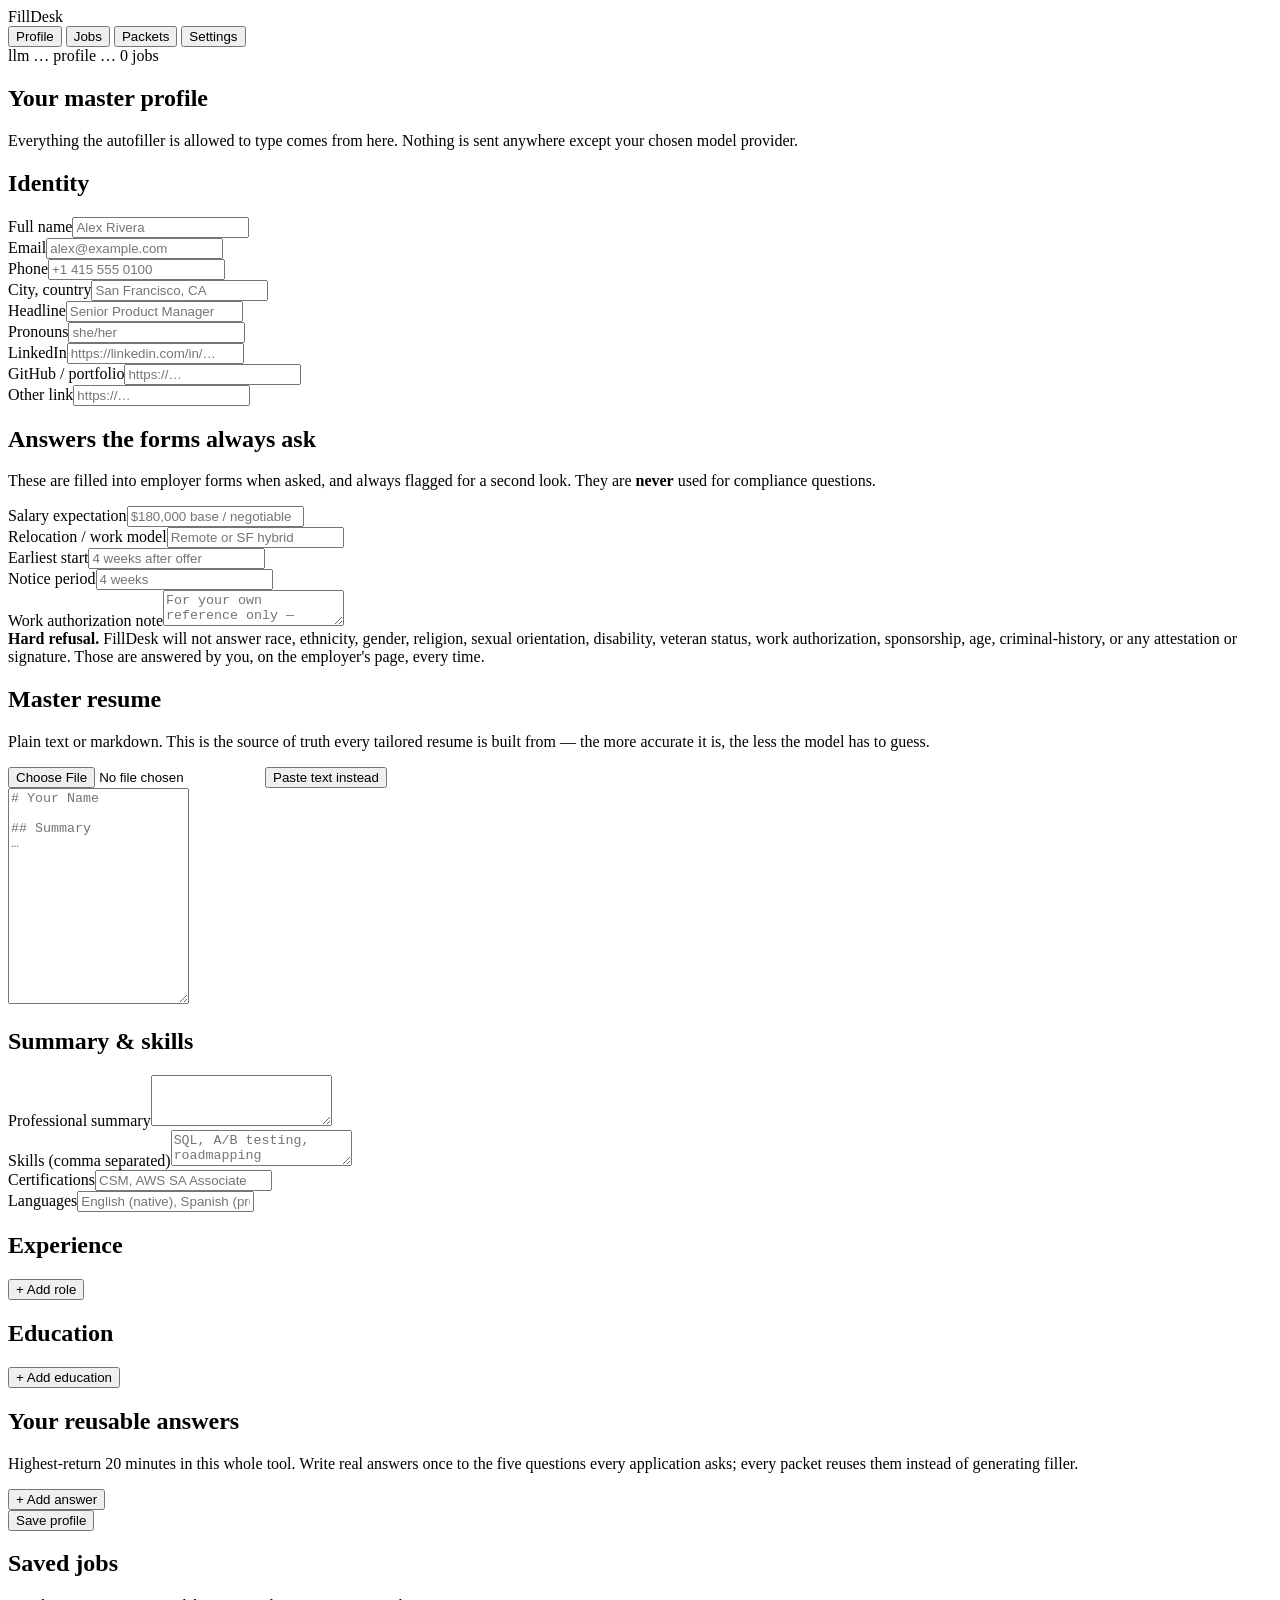
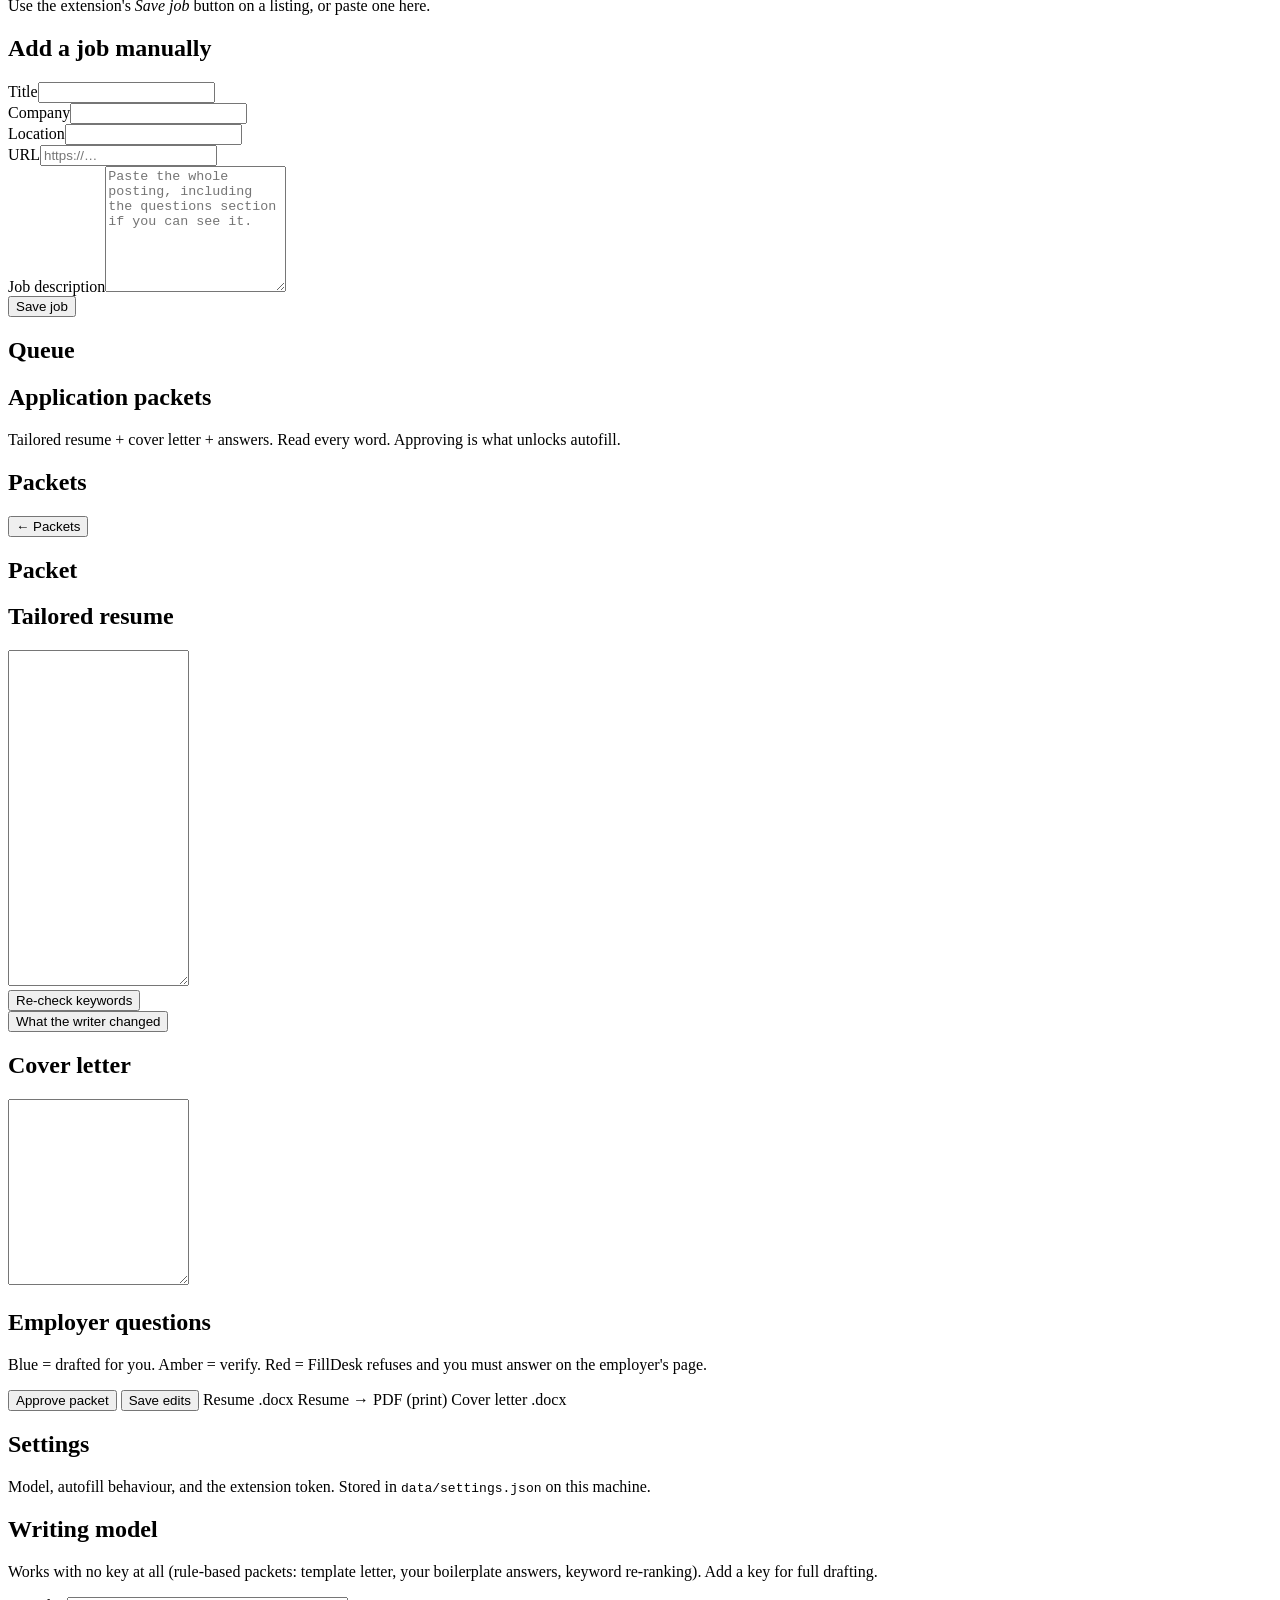
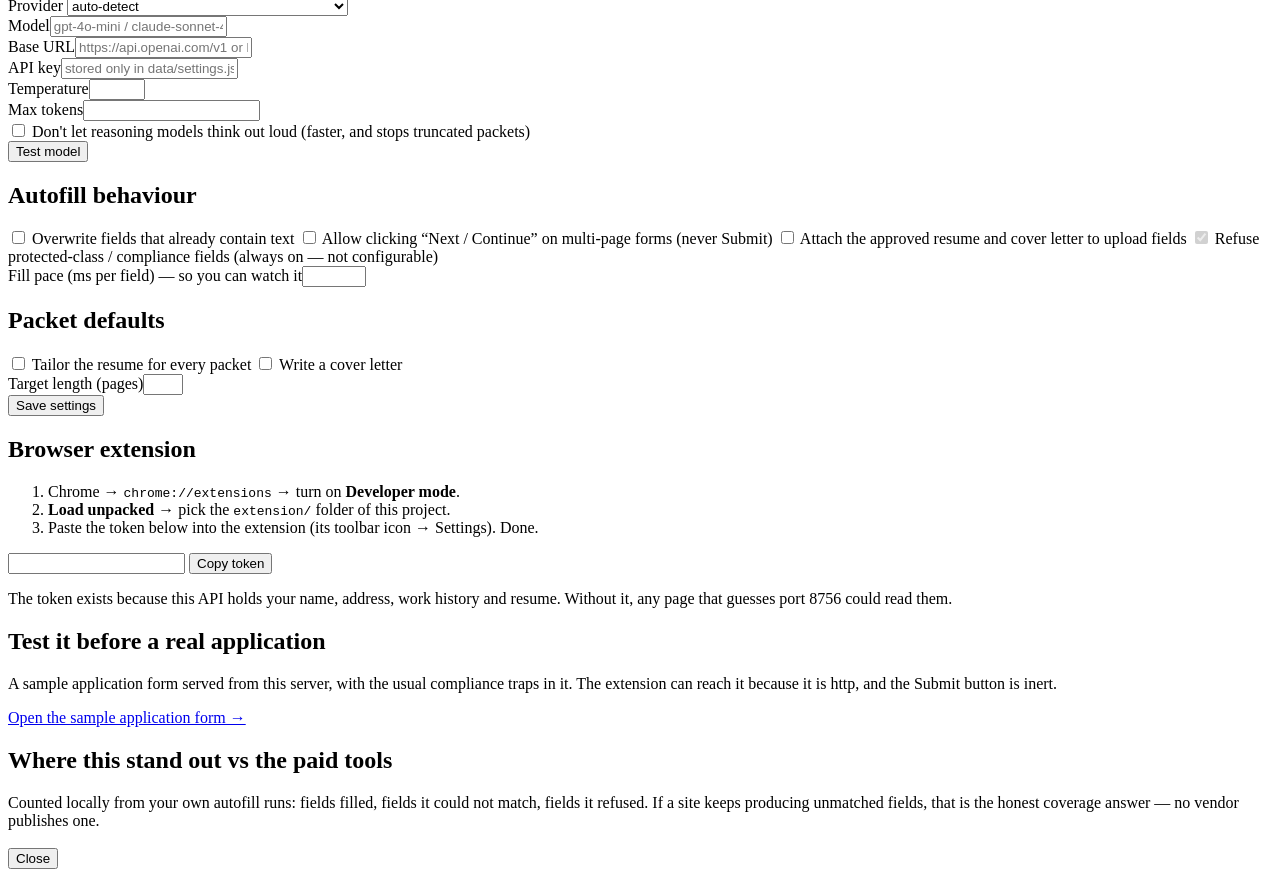
==== web/index.html @ ff4d3671 "FillDesk 0.1.0 — local, review-first job application filler Keep one accurate profile. Build a tailo" ====
<!doctype html>
<html lang="en">
<head>
<meta charset="utf-8">
<meta name="viewport" content="width=device-width, initial-scale=1">
<title>FillDesk — job application filler</title>
<link rel="stylesheet" href="/styles.css">
</head>
<body>
<header class="topbar">
  <div class="brand">FillDesk<span class="dot"></span></div>
  <nav class="tabs">
    <button data-tab="profile" class="tab active">Profile</button>
    <button data-tab="jobs" class="tab">Jobs</button>
    <button data-tab="packets" class="tab">Packets</button>
    <button data-tab="settings" class="tab">Settings</button>
  </nav>
  <div class="status" id="status">
    <span class="pill" id="pill-llm" title="Configured model">llm …</span>
    <span class="pill" id="pill-profile" title="Profile completeness">profile …</span>
    <span class="pill" id="pill-counts" title="Saved jobs and packets">0 jobs</span>
  </div>
</header>

<main>
  <div id="toast" class="toast hidden"></div>

  <!-- ===================================================== PROFILE -->
  <section id="tab-profile" class="panel active">
    <div class="panel-head">
      <h1>Your master profile</h1>
      <p>Everything the autofiller is allowed to type comes from here. Nothing is sent anywhere except your chosen model provider.</p>
    </div>

    <div id="p-warnings" class="callout warn hidden"></div>

    <div class="grid two">
      <div class="card">
        <h2>Identity</h2>
        <div class="row"><label>Full name</label><input id="p-name" placeholder="Alex Rivera"></div>
        <div class="row"><label>Email</label><input id="p-email" type="email" placeholder="alex@example.com"></div>
        <div class="row"><label>Phone</label><input id="p-phone" placeholder="+1 415 555 0100"></div>
        <div class="row"><label>City, country</label><input id="p-location" placeholder="San Francisco, CA"></div>
        <div class="row"><label>Headline</label><input id="p-headline" placeholder="Senior Product Manager"></div>
        <div class="row"><label>Pronouns</label><input id="p-pronouns" placeholder="she/her"></div>
        <div class="row"><label>LinkedIn</label><input id="p-linkedin" placeholder="https://linkedin.com/in/…"></div>
        <div class="row"><label>GitHub / portfolio</label><input id="p-github" placeholder="https://…"></div>
        <div class="row"><label>Other link</label><input id="p-other" placeholder="https://…"></div>
      </div>

      <div class="card">
        <h2>Answers the forms always ask</h2>
        <p class="muted">These are filled into employer forms when asked, and always flagged for a second look. They are <strong>never</strong> used for compliance questions.</p>
        <div class="row"><label>Salary expectation</label><input id="p-salary" placeholder="$180,000 base / negotiable"></div>
        <div class="row"><label>Relocation / work model</label><input id="p-relocation" placeholder="Remote or SF hybrid"></div>
        <div class="row"><label>Earliest start</label><input id="p-start" placeholder="4 weeks after offer"></div>
        <div class="row"><label>Notice period</label><input id="p-notice" placeholder="4 weeks"></div>
        <div class="row"><label>Work authorization note</label><textarea id="p-workauth" rows="2" placeholder="For your own reference only — FillDesk never answers citizenship, sponsorship, or EEO questions."></textarea></div>
        <div class="notice">
          <strong>Hard refusal.</strong> FillDesk will not answer race, ethnicity, gender, religion, sexual orientation,
          disability, veteran status, work authorization, sponsorship, age, criminal-history, or any attestation or
          signature. Those are answered by you, on the employer's page, every time.
        </div>
      </div>
    </div>

    <div class="card">
      <h2>Master resume</h2>
      <p class="muted">Plain text or markdown. This is the source of truth every tailored resume is built from — the more accurate it is, the less the model has to guess.</p>
      <div class="row filepick">
        <input type="file" id="p-file" accept=".pdf,.docx,.txt,.md,.rtf">
        <button class="ghost" id="p-paste-toggle">Paste text instead</button>
        <span id="p-file-status" class="muted"></span>
      </div>
      <textarea id="p-resume" rows="14" placeholder="# Your Name&#10;&#10;## Summary&#10;…"></textarea>
    </div>

    <div class="card">
      <h2>Summary &amp; skills</h2>
      <div class="row"><label>Professional summary</label><textarea id="p-summary" rows="3"></textarea></div>
      <div class="row"><label>Skills (comma separated)</label><textarea id="p-skills" rows="2" placeholder="SQL, A/B testing, roadmapping"></textarea></div>
      <div class="row"><label>Certifications</label><input id="p-certs" placeholder="CSM, AWS SA Associate"></div>
      <div class="row"><label>Languages</label><input id="p-languages" placeholder="English (native), Spanish (professional)"></div>
    </div>

    <div class="card">
      <h2>Experience</h2>
      <div id="p-experience"></div>
      <button class="ghost" id="p-add-exp">+ Add role</button>
    </div>

    <div class="card">
      <h2>Education</h2>
      <div id="p-education"></div>
      <button class="ghost" id="p-add-edu">+ Add education</button>
    </div>

    <div class="card">
      <h2>Your reusable answers</h2>
      <p class="muted">Highest-return 20 minutes in this whole tool. Write real answers once to the five questions every application asks; every packet reuses them instead of generating filler.</p>
      <div id="p-boilerplate"></div>
      <button class="ghost" id="p-add-boiler">+ Add answer</button>
    </div>

    <div class="savebar">
      <button class="primary" id="p-save">Save profile</button>
      <span id="p-saved" class="muted"></span>
    </div>
  </section>

  <!-- ===================================================== JOBS -->
  <section id="tab-jobs" class="panel">
    <div class="panel-head">
      <h1>Saved jobs</h1>
      <p>Use the extension's <em>Save job</em> button on a listing, or paste one here.</p>
    </div>

    <div class="card">
      <h2>Add a job manually</h2>
      <div class="grid two">
        <div class="row"><label>Title</label><input id="j-title"></div>
        <div class="row"><label>Company</label><input id="j-company"></div>
        <div class="row"><label>Location</label><input id="j-location"></div>
        <div class="row"><label>URL</label><input id="j-url" placeholder="https://…"></div>
      </div>
      <div class="row"><label>Job description</label><textarea id="j-desc" rows="8" placeholder="Paste the whole posting, including the questions section if you can see it."></textarea></div>
      <button class="primary" id="j-add">Save job</button>
    </div>

    <div class="card">
      <h2>Queue <span class="muted" id="jobs-count"></span></h2>
      <div id="jobs-list" class="list"></div>
    </div>
  </section>

  <!-- ===================================================== PACKETS -->
  <section id="tab-packets" class="panel">
    <div class="panel-head">
      <h1>Application packets</h1>
      <p>Tailored resume + cover letter + answers. Read every word. Approving is what unlocks autofill.</p>
    </div>
    <div class="card">
      <h2>Packets <span class="muted" id="packets-count"></span></h2>
      <div id="packets-list" class="list"></div>
    </div>
  </section>

  <section id="packet-detail" class="panel">
    <div class="panel-head">
      <button class="ghost" id="pd-back">← Packets</button>
      <h1 id="pd-title">Packet</h1>
      <p id="pd-sub" class="muted"></p>
    </div>
    <div id="pd-warnings"></div>

    <div class="card">
      <h2>Tailored resume <span class="badge" id="pd-fit"></span></h2>
      <div class="grid two">
        <div>
          <textarea id="pd-resume" rows="22" class="mono"></textarea>
          <div class="row inline">
            <button id="pd-refresh-ats">Re-check keywords</button>
            <span id="pd-ats" class="muted"></span>
          </div>
        </div>
        <div>
          <div class="preview" id="pd-preview"></div>
          <div class="row inline">
            <button id="pd-changes-toggle">What the writer changed</button>
          </div>
          <ul id="pd-changes" class="changes hidden"></ul>
          <div id="pd-missing" class="hidden"></div>
        </div>
      </div>
    </div>

    <div class="card">
      <h2>Cover letter <span class="badge" id="pd-words"></span></h2>
      <textarea id="pd-cover" rows="12"></textarea>
    </div>

    <div class="card">
      <h2>Employer questions</h2>
      <p class="muted">Blue = drafted for you. Amber = verify. Red = FillDesk refuses and you must answer on the employer's page.</p>
      <div id="pd-answers"></div>
    </div>

    <div class="savebar sticky">
      <button class="primary" id="pd-approve">Approve packet</button>
      <button id="pd-save">Save edits</button>
      <a id="pd-dl-docx" class="btnlike" download>Resume .docx</a>
      <a id="pd-dl-html" class="btnlike" target="_blank">Resume → PDF (print)</a>
      <a id="pd-dl-cover" class="btnlike" download>Cover letter .docx</a>
      <span id="pd-state" class="muted"></span>
    </div>
  </section>

  <!-- ===================================================== SETTINGS -->
  <section id="tab-settings" class="panel">
    <div class="panel-head">
      <h1>Settings</h1>
      <p>Model, autofill behaviour, and the extension token. Stored in <code>data/settings.json</code> on this machine.</p>
    </div>

    <div class="card">
      <h2>Writing model</h2>
      <p class="muted">Works with no key at all (rule-based packets: template letter, your boilerplate answers, keyword re-ranking). Add a key for full drafting.</p>
      <div class="grid two">
        <div class="row"><label>Provider</label>
          <select id="s-provider">
            <option value="auto">auto-detect</option>
            <option value="openai">OpenAI or any OpenAI-compatible endpoint</option>
            <option value="anthropic">Anthropic</option>
            <option value="gemini">Google Gemini</option>
            <option value="ollama">Ollama (local, no key)</option>
            <option value="none">none — rule-based only</option>
          </select>
        </div>
        <div class="row"><label>Model</label><input id="s-model" placeholder="gpt-4o-mini / claude-sonnet-4-20250514 / llama3.1"></div>
        <div class="row"><label>Base URL</label><input id="s-base" placeholder="https://api.openai.com/v1 or http://localhost:11434/v1"></div>
        <div class="row"><label>API key</label><input id="s-key" type="password" placeholder="stored only in data/settings.json"></div>
        <div class="row"><label>Temperature</label><input id="s-temp" type="number" step="0.1" min="0" max="1"></div>
        <div class="row"><label>Max tokens</label><input id="s-maxtok" type="number" step="256" min="512"></div>
        <label class="check"><input type="checkbox" id="s-nothink"> Don't let reasoning models think out loud (faster, and stops truncated packets)</label>
      </div>
      <button id="s-test">Test model</button>
      <code id="s-test-out" class="block"></code>
    </div>

    <div class="card">
      <h2>Autofill behaviour</h2>
      <label class="check"><input type="checkbox" id="s-overwrite"> Overwrite fields that already contain text</label>
      <label class="check"><input type="checkbox" id="s-nav"> Allow clicking “Next / Continue” on multi-page forms (never Submit)</label>
      <label class="check"><input type="checkbox" id="s-upload"> Attach the approved resume and cover letter to upload fields</label>
      <label class="check"><input type="checkbox" id="s-block" checked disabled> Refuse protected-class / compliance fields <span class="muted">(always on — not configurable)</span></label>
      <div class="row"><label>Fill pace (ms per field) — so you can watch it</label><input id="s-delay" type="number" step="40" min="0" max="2000"></div>
    </div>

    <div class="card">
      <h2>Packet defaults</h2>
      <label class="check"><input type="checkbox" id="s-tailor"> Tailor the resume for every packet</label>
      <label class="check"><input type="checkbox" id="s-letter"> Write a cover letter</label>
      <div class="row"><label>Target length (pages)</label><input id="s-pages" type="number" min="1" max="3" step="1"></div>
    </div>

    <div class="savebar">
      <button class="primary" id="s-save">Save settings</button>
      <span id="s-saved" class="muted"></span>
    </div>

    <div class="card">
      <h2>Browser extension</h2>
      <ol class="steps">
        <li>Chrome → <code>chrome://extensions</code> → turn on <strong>Developer mode</strong>.</li>
        <li><strong>Load unpacked</strong> → pick the <code>extension/</code> folder of this project.</li>
        <li>Paste the token below into the extension (its toolbar icon → Settings). Done.</li>
      </ol>
      <div class="row inline">
        <input id="s-token" readonly class="mono">
        <button id="s-copy">Copy token</button>
      </div>
      <p class="muted">The token exists because this API holds your name, address, work history and resume. Without it, any page that guesses port 8756 could read them.</p>
    </div>

    <div class="card">
      <h2>Test it before a real application</h2>
      <p class="muted">A sample application form served from this server, with the usual compliance traps in it. The extension can reach it because it is http, and the Submit button is inert.</p>
      <a class="btnlike" href="/preview.html" target="_blank" rel="noopener">Open the sample application form →</a>
    </div>

    <div class="card">
      <h2>Where this stand out vs the paid tools</h2>
      <div id="stats" class="stats"></div>
      <p class="muted">Counted locally from your own autofill runs: fields filled, fields it could not match, fields it refused. If a site keeps producing unmatched fields, that is the honest coverage answer — no vendor publishes one.</p>
    </div>
  </section>
</main>

<div id="modal" class="modal hidden"><div class="modal-box"><h3 id="modal-title"></h3><div id="modal-body"></div><button id="modal-close" class="primary">Close</button></div></div>

<script src="/app.js"></script>
</body>
</html>
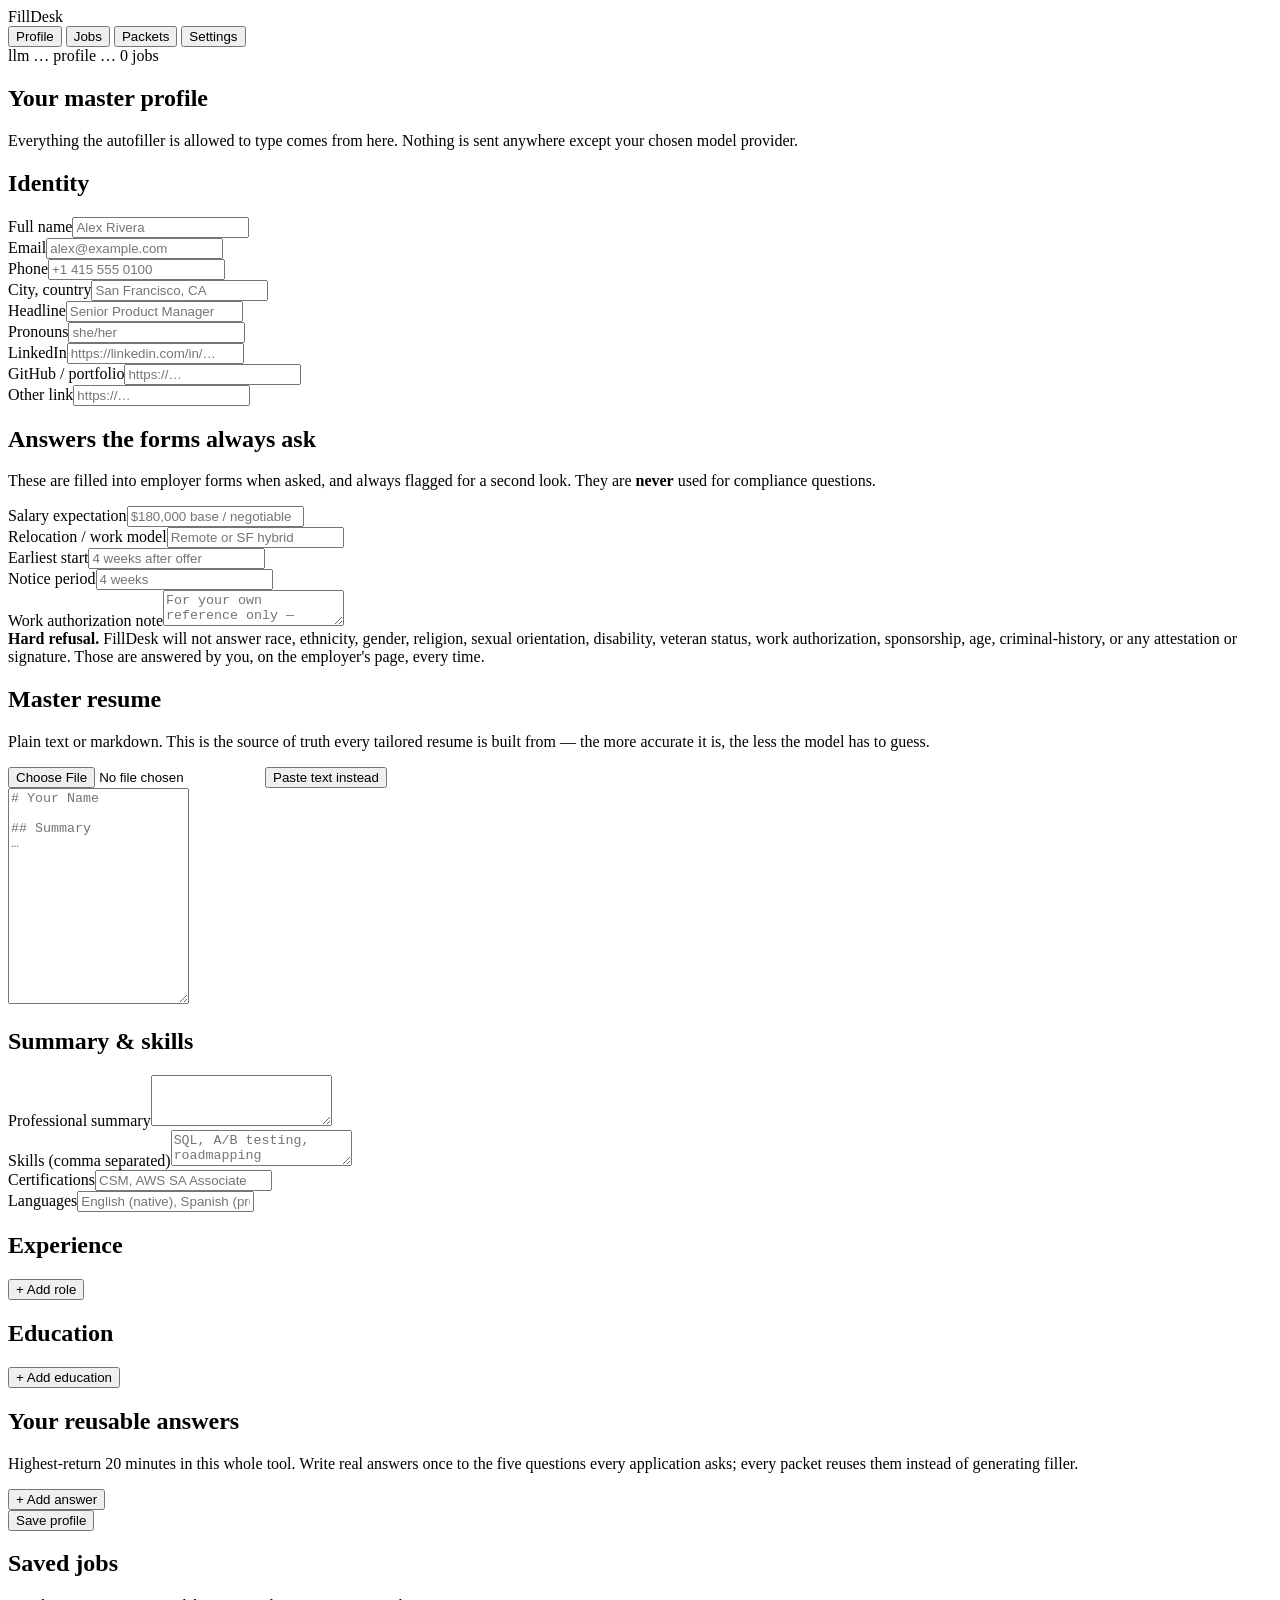
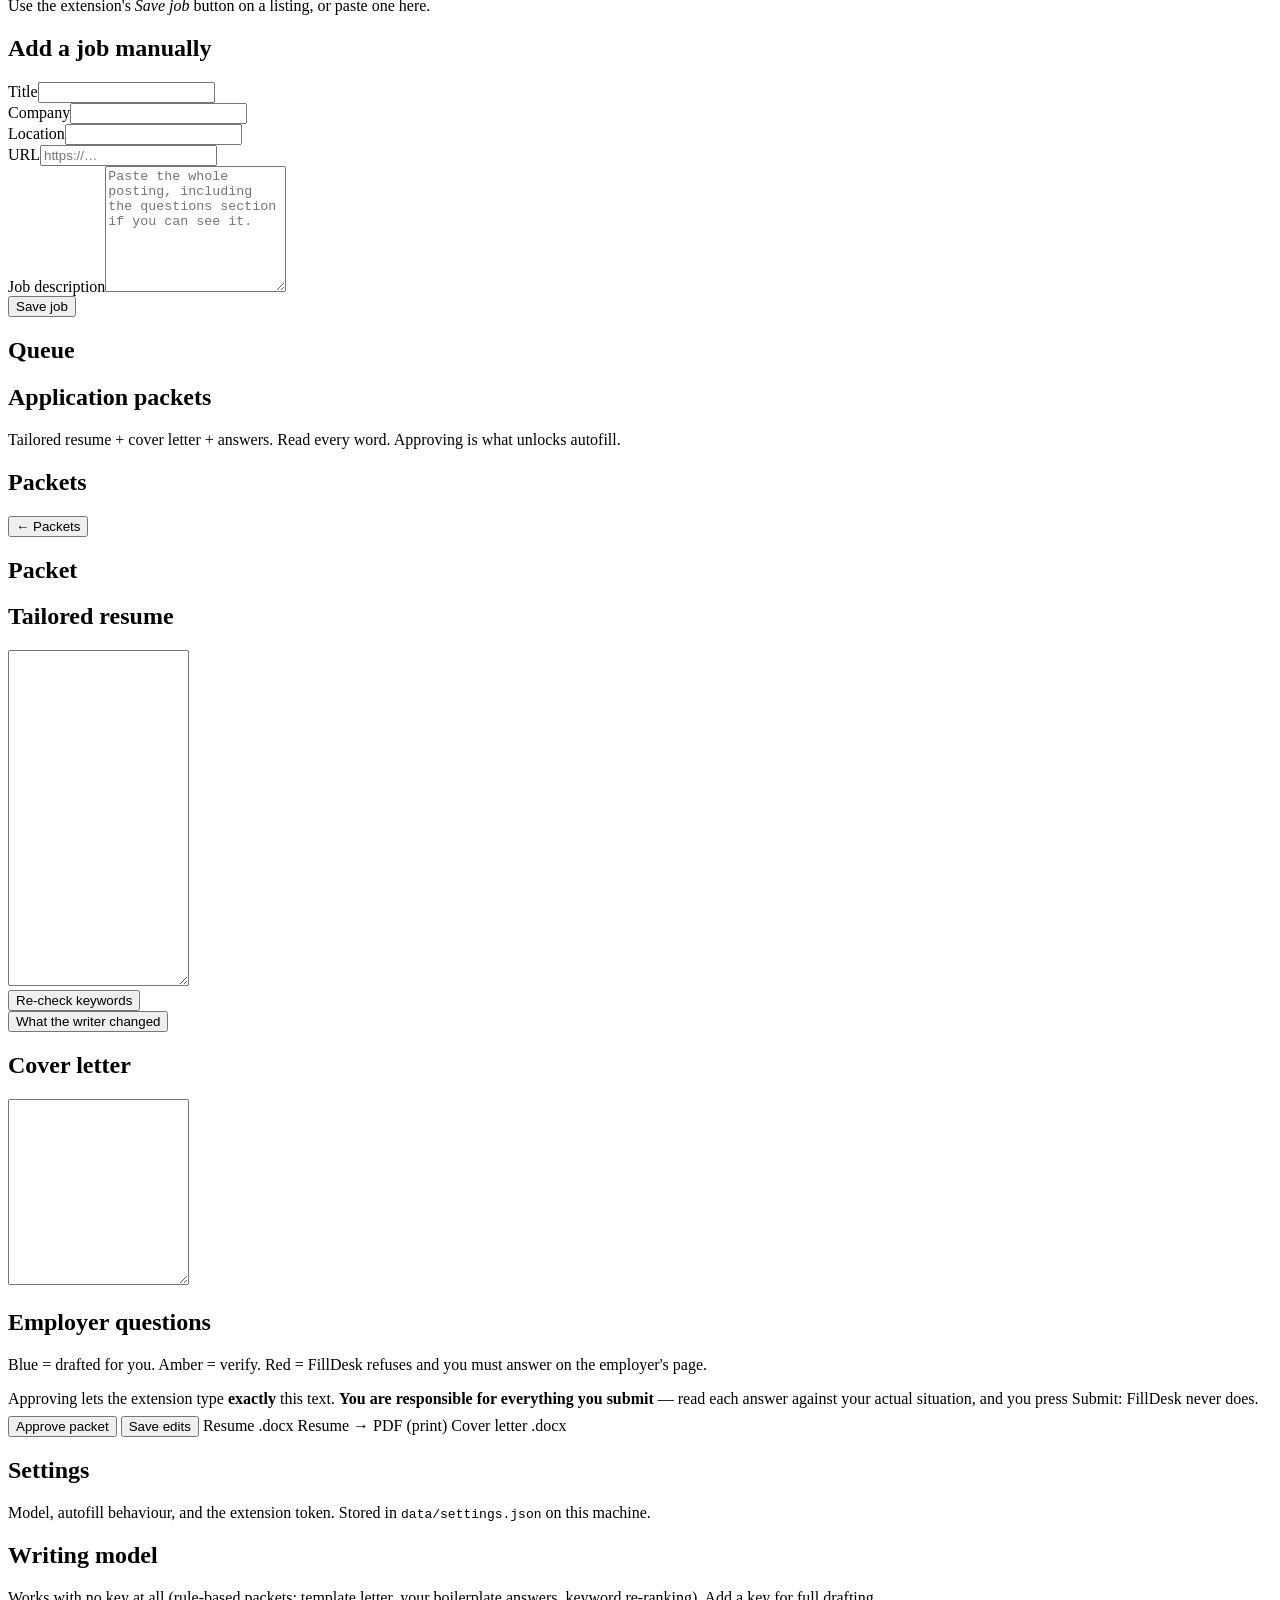
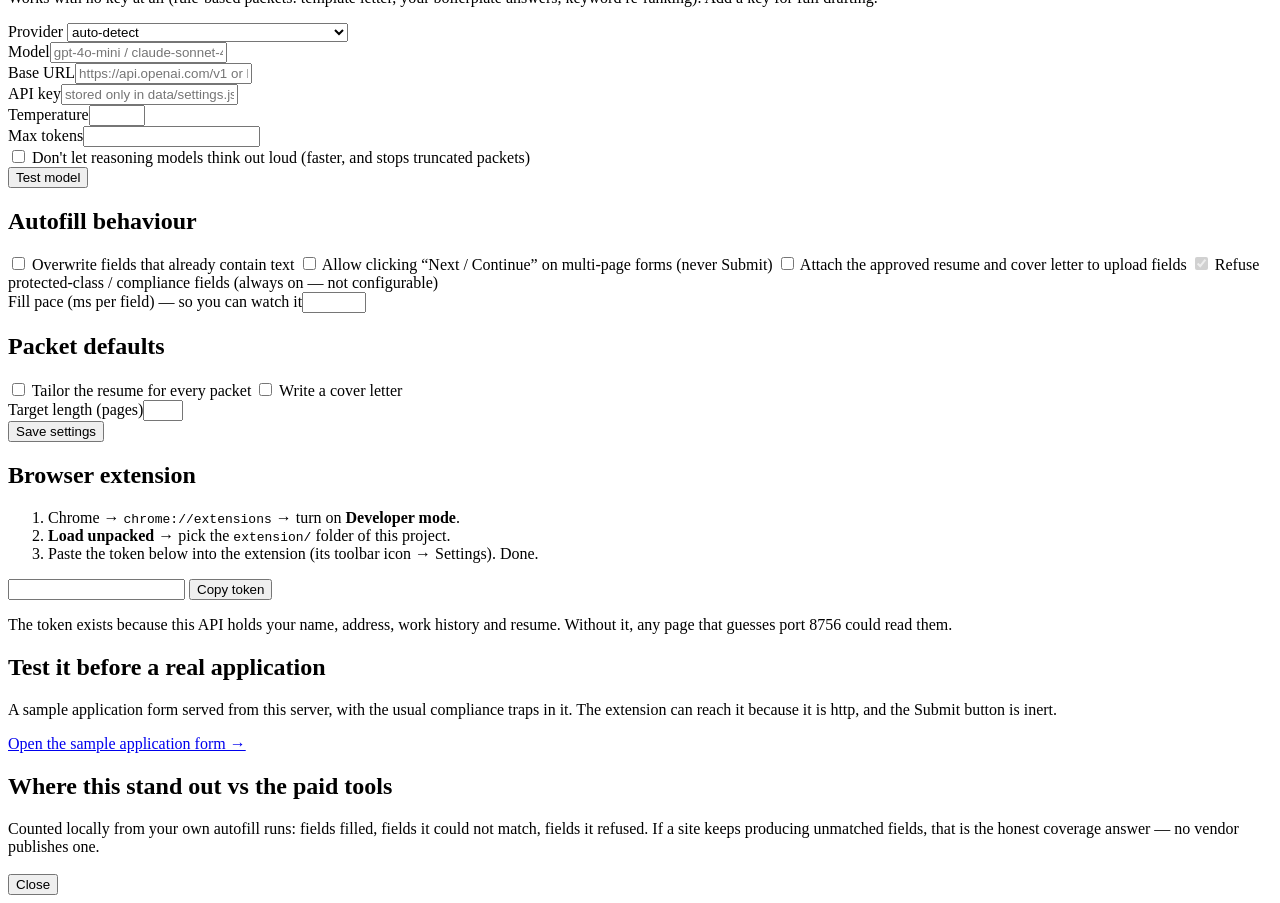
==== commit 2d11e5d0: "Add per-field review, live cover-letter drafts, and scrub compliance claims out of generated prose T" ====
--- a/web/index.html
+++ b/web/index.html
@@ -152,6 +152,7 @@
       <p id="pd-sub" class="muted"></p>
     </div>
     <div id="pd-warnings"></div>
+    <div id="pd-redactions"></div>
 
     <div class="card">
       <h2>Tailored resume <span class="badge" id="pd-fit"></span></h2>
@@ -186,6 +187,9 @@
     </div>
 
     <div class="savebar sticky">
+      <p class="muted" style="margin:0 0 8px">Approving lets the extension type <b>exactly</b> this text.
+        <b>You are responsible for everything you submit</b> — read each answer against your actual
+        situation, and you press Submit: FillDesk never does.</p>
       <button class="primary" id="pd-approve">Approve packet</button>
       <button id="pd-save">Save edits</button>
       <a id="pd-dl-docx" class="btnlike" download>Resume .docx</a>
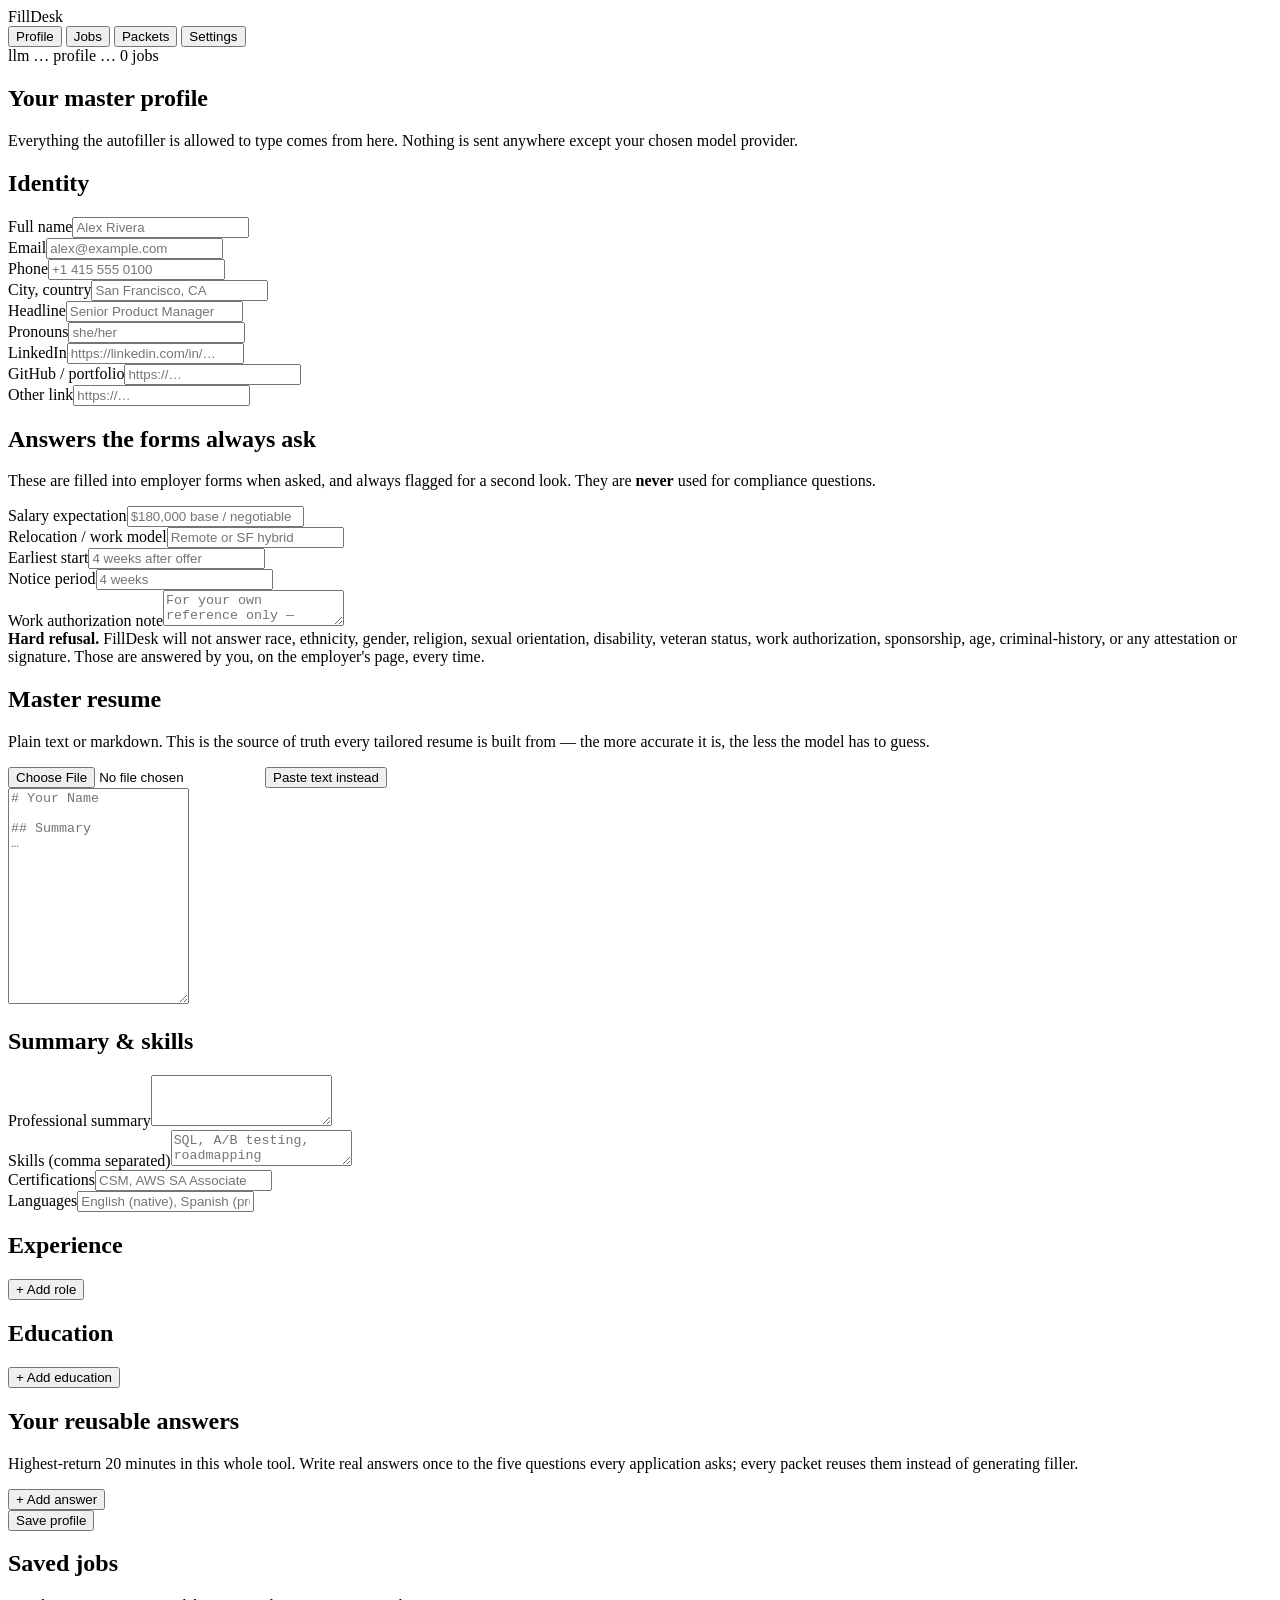
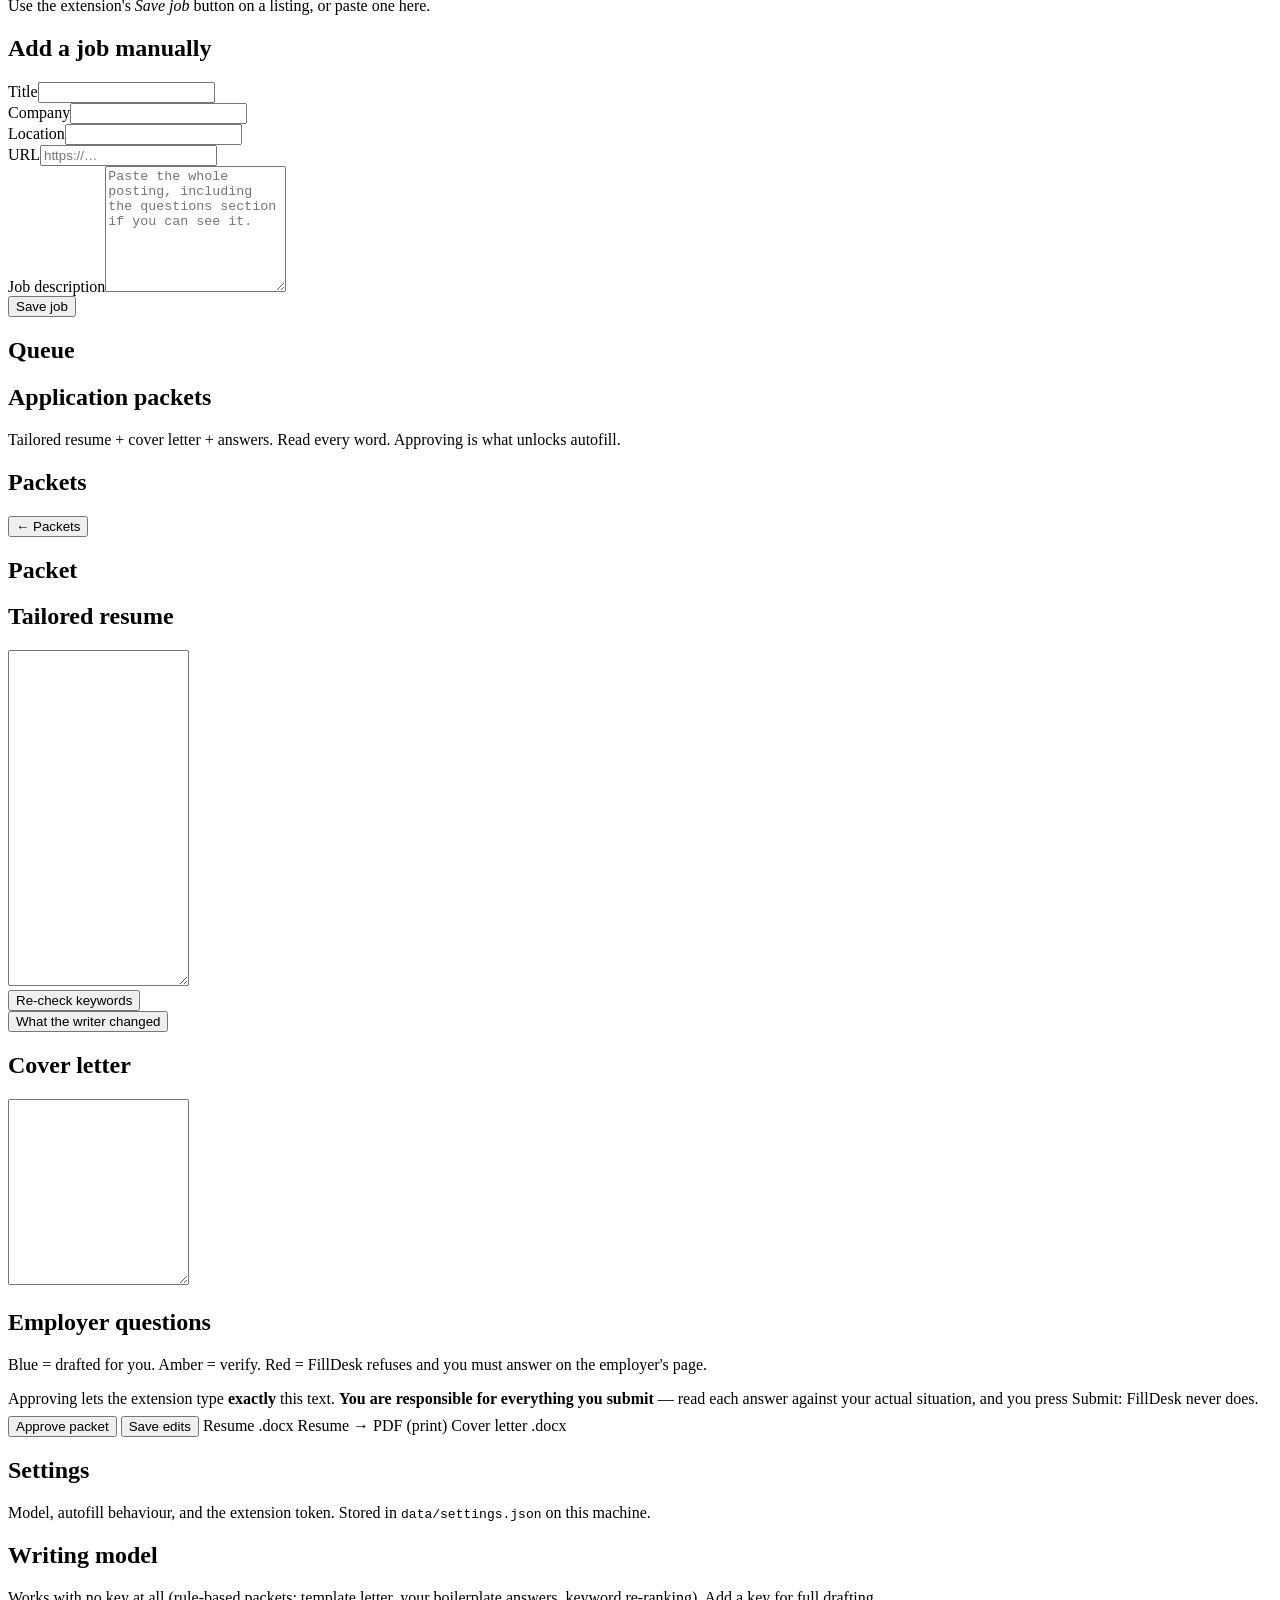
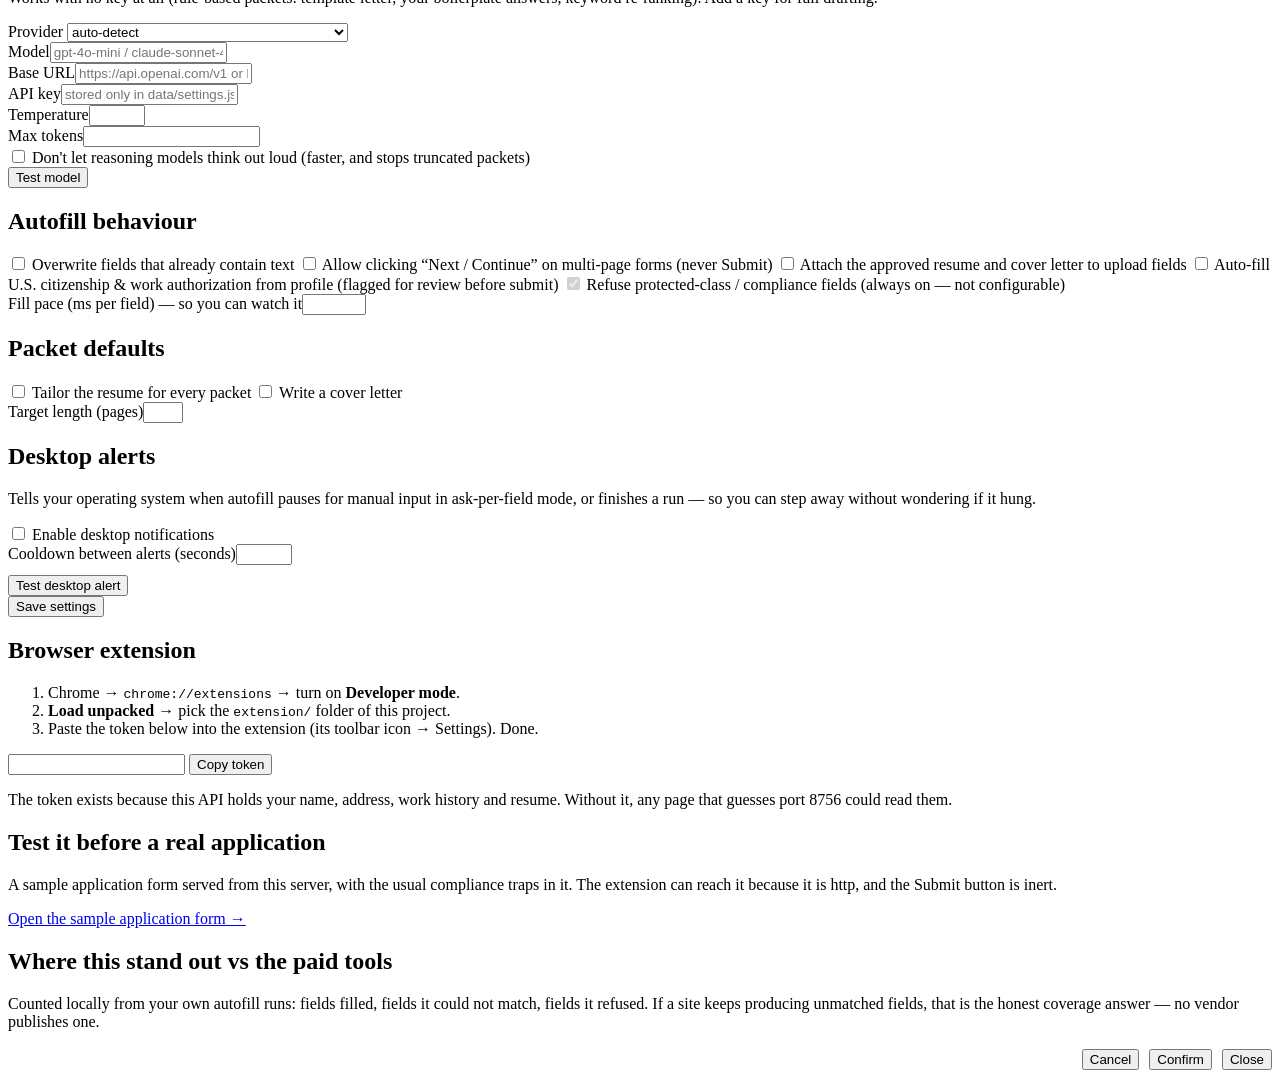
==== commit 9ad12572: "Fix overlay domain scoping, SPA navigation, work auth autofill, and draggable panel" ====
--- a/web/index.html
+++ b/web/index.html
@@ -53,7 +53,7 @@
         <p class="muted">These are filled into employer forms when asked, and always flagged for a second look. They are <strong>never</strong> used for compliance questions.</p>
         <div class="row"><label>Salary expectation</label><input id="p-salary" placeholder="$180,000 base / negotiable"></div>
         <div class="row"><label>Relocation / work model</label><input id="p-relocation" placeholder="Remote or SF hybrid"></div>
-        <div class="row"><label>Earliest start</label><input id="p-start" placeholder="4 weeks after offer"></div>
+        <div class="row"><label>Earliest start</label><input id="p-start" placeholder="4 weeks after offer" data-cal="mdy"></div>
         <div class="row"><label>Notice period</label><input id="p-notice" placeholder="4 weeks"></div>
         <div class="row"><label>Work authorization note</label><textarea id="p-workauth" rows="2" placeholder="For your own reference only — FillDesk never answers citizenship, sponsorship, or EEO questions."></textarea></div>
         <div class="notice">
@@ -153,6 +153,7 @@
     </div>
     <div id="pd-warnings"></div>
     <div id="pd-redactions"></div>
+    <div id="pd-status"></div>
 
     <div class="card">
       <h2>Tailored resume <span class="badge" id="pd-fit"></span></h2>
@@ -236,6 +237,7 @@
       <label class="check"><input type="checkbox" id="s-overwrite"> Overwrite fields that already contain text</label>
       <label class="check"><input type="checkbox" id="s-nav"> Allow clicking “Next / Continue” on multi-page forms (never Submit)</label>
       <label class="check"><input type="checkbox" id="s-upload"> Attach the approved resume and cover letter to upload fields</label>
+      <label class="check"><input type="checkbox" id="s-workauth"> Auto-fill U.S. citizenship & work authorization from profile <span class="muted">(flagged for review before submit)</span></label>
       <label class="check"><input type="checkbox" id="s-block" checked disabled> Refuse protected-class / compliance fields <span class="muted">(always on — not configurable)</span></label>
       <div class="row"><label>Fill pace (ms per field) — so you can watch it</label><input id="s-delay" type="number" step="40" min="0" max="2000"></div>
     </div>
@@ -245,6 +247,17 @@
       <label class="check"><input type="checkbox" id="s-tailor"> Tailor the resume for every packet</label>
       <label class="check"><input type="checkbox" id="s-letter"> Write a cover letter</label>
       <div class="row"><label>Target length (pages)</label><input id="s-pages" type="number" min="1" max="3" step="1"></div>
+    </div>
+
+    <div class="card">
+      <h2>Desktop alerts</h2>
+      <p class="muted">Tells your operating system when autofill pauses for manual input in ask-per-field mode, or finishes a run — so you can step away without wondering if it hung.</p>
+      <label class="check"><input type="checkbox" id="s-alerts-desktop"> Enable desktop notifications</label>
+      <div class="row"><label>Cooldown between alerts (seconds)</label><input id="s-alerts-cooldown" type="number" min="0" max="600" step="10"></div>
+      <div class="row inline" style="margin-top:10px;align-items:center">
+        <button id="s-alerts-test" type="button">Test desktop alert</button>
+        <span id="s-alerts-status" class="muted" style="font-size:12px;margin-left:8px"></span>
+      </div>
     </div>
 
     <div class="savebar">
@@ -280,8 +293,19 @@
   </section>
 </main>
 
-<div id="modal" class="modal hidden"><div class="modal-box"><h3 id="modal-title"></h3><div id="modal-body"></div><button id="modal-close" class="primary">Close</button></div></div>
-
-<script src="/app.js"></script>
+<div id="modal" class="modal hidden">
+  <div class="modal-box">
+    <h3 id="modal-title"></h3>
+    <div id="modal-body"></div>
+    <div id="modal-actions" class="row inline" style="margin-top:16px;display:flex;gap:10px;justify-content:flex-end">
+      <button id="modal-cancel" class="ghost hidden" type="button">Cancel</button>
+      <button id="modal-confirm" class="primary hidden" type="button">Confirm</button>
+      <button id="modal-close" class="primary" type="button">Close</button>
+    </div>
+  </div>
+</div>
+
+<script src="/shared/datepicker.js"></script>
+  <script src="/app.js"></script>
 </body>
 </html>
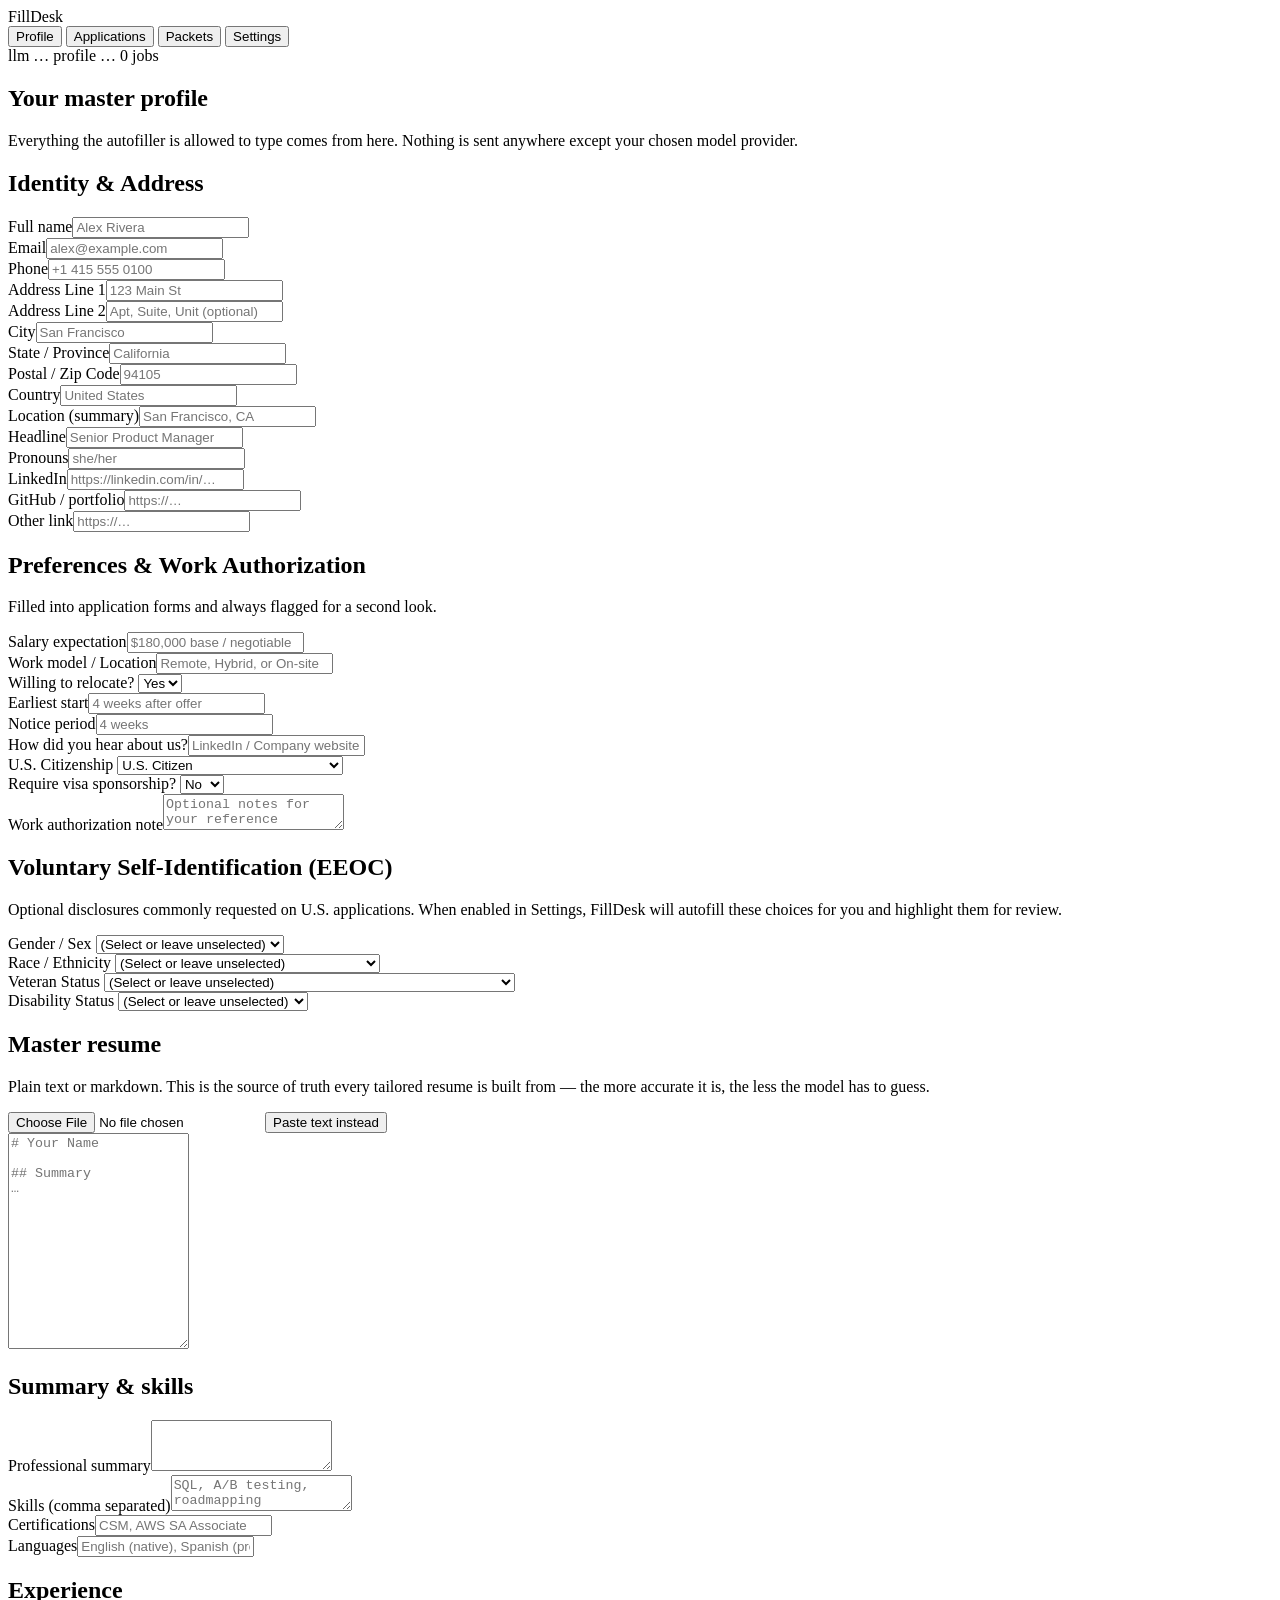
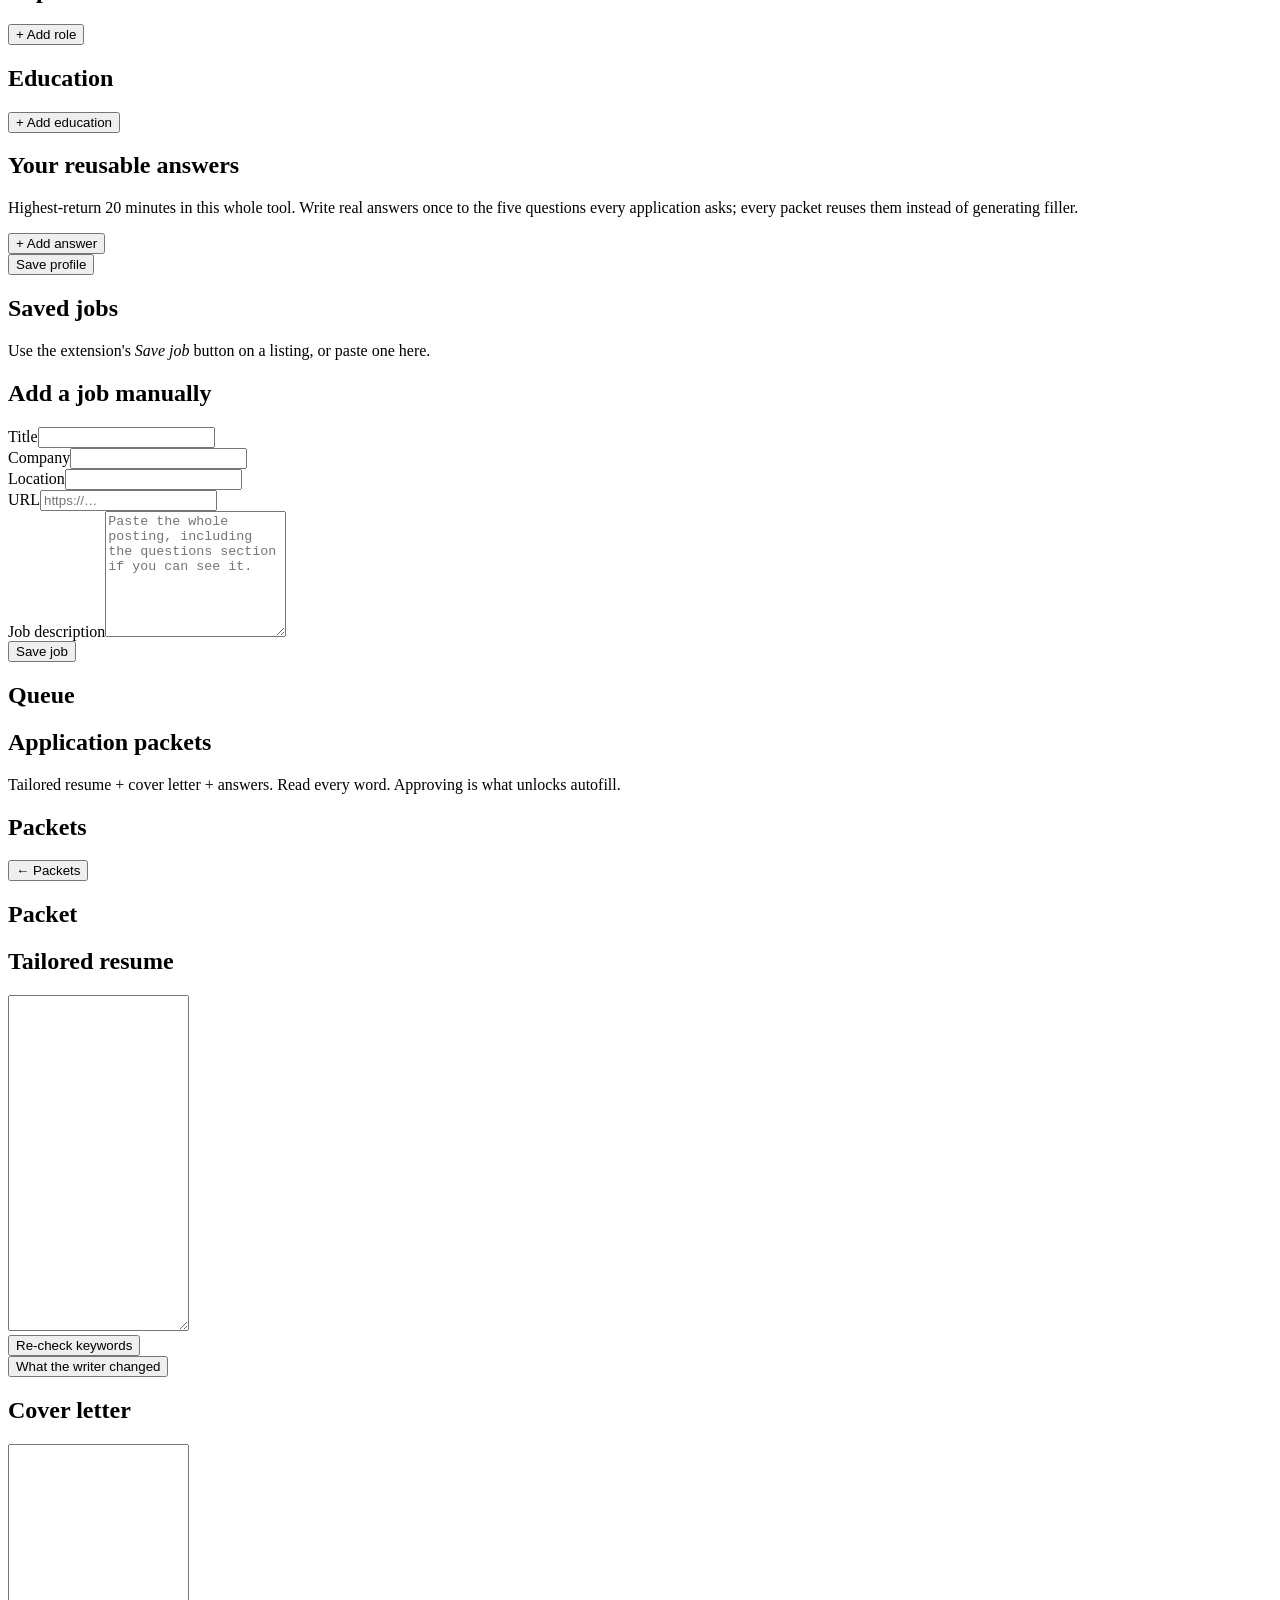
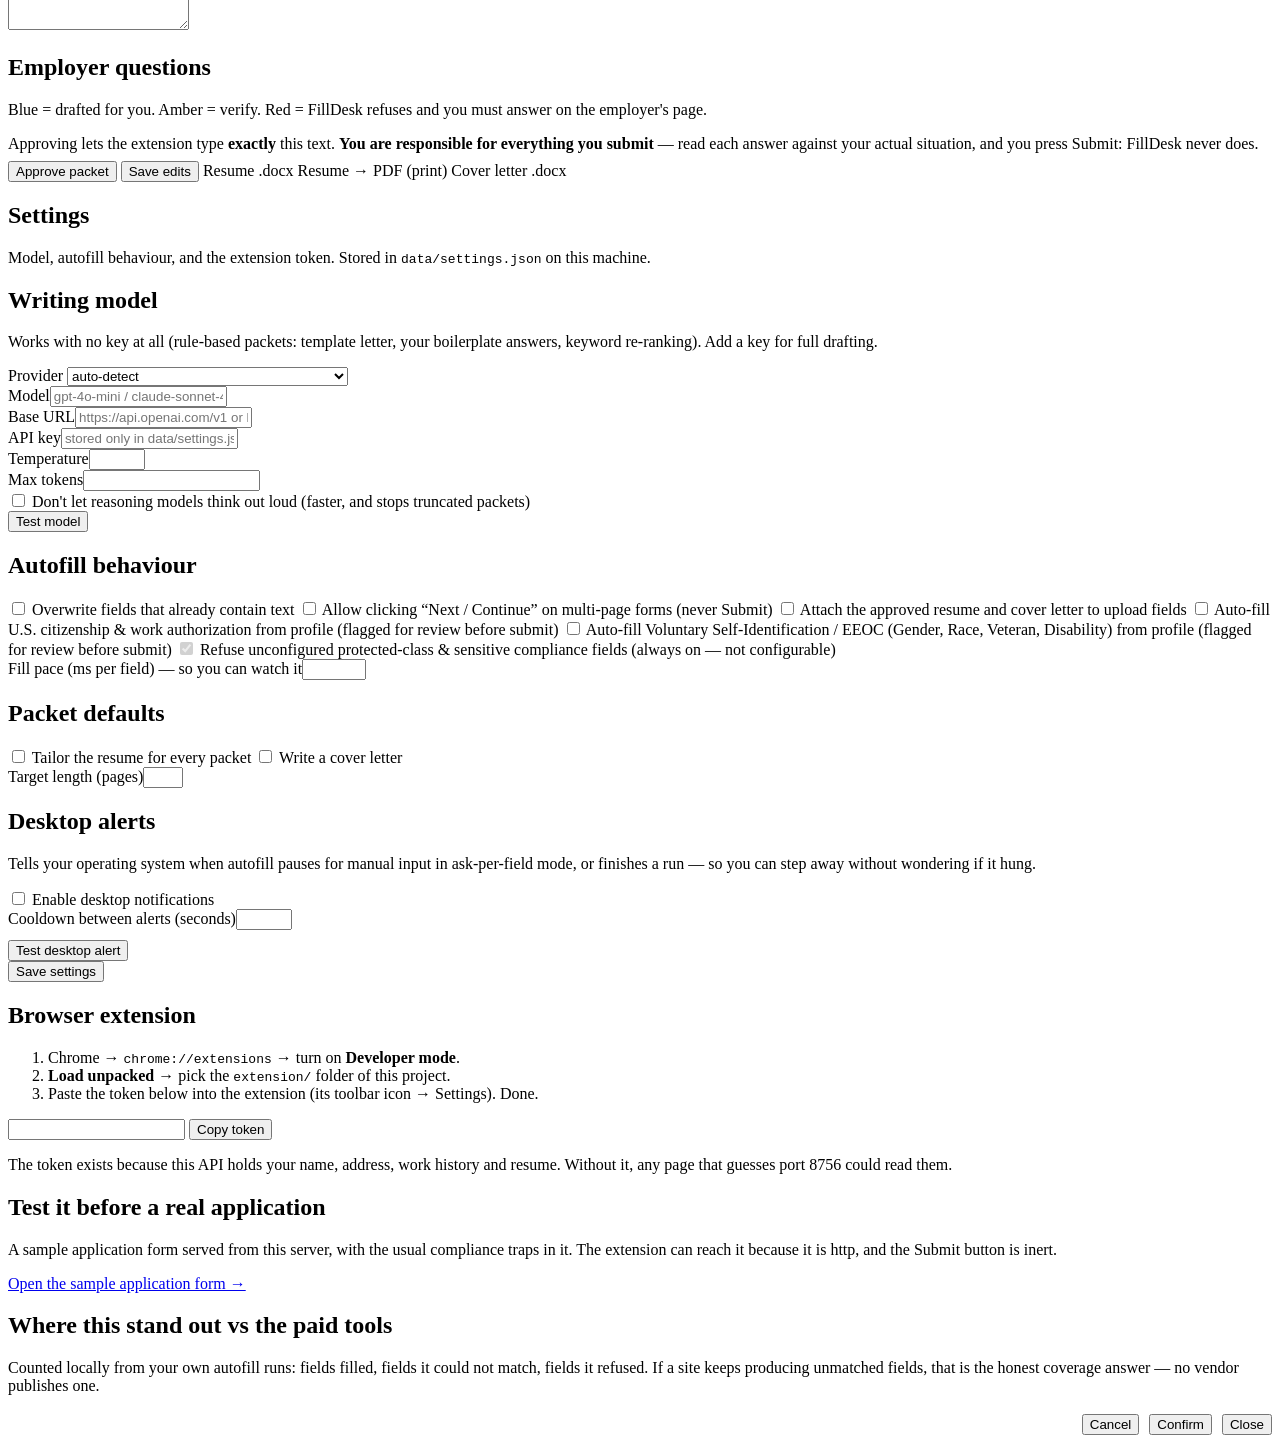
==== commit e2435e87: "Enhance ATS matching for resume uploads, education dates, EEOC self-identification, and unify Applic" ====
--- a/web/index.html
+++ b/web/index.html
@@ -11,7 +11,7 @@
   <div class="brand">FillDesk<span class="dot"></span></div>
   <nav class="tabs">
     <button data-tab="profile" class="tab active">Profile</button>
-    <button data-tab="jobs" class="tab">Jobs</button>
+    <button data-tab="jobs" class="tab">Applications</button>
     <button data-tab="packets" class="tab">Packets</button>
     <button data-tab="settings" class="tab">Settings</button>
   </nav>
@@ -36,11 +36,17 @@
 
     <div class="grid two">
       <div class="card">
-        <h2>Identity</h2>
+        <h2>Identity &amp; Address</h2>
         <div class="row"><label>Full name</label><input id="p-name" placeholder="Alex Rivera"></div>
         <div class="row"><label>Email</label><input id="p-email" type="email" placeholder="alex@example.com"></div>
         <div class="row"><label>Phone</label><input id="p-phone" placeholder="+1 415 555 0100"></div>
-        <div class="row"><label>City, country</label><input id="p-location" placeholder="San Francisco, CA"></div>
+        <div class="row"><label>Address Line 1</label><input id="p-addr1" placeholder="123 Main St"></div>
+        <div class="row"><label>Address Line 2</label><input id="p-addr2" placeholder="Apt, Suite, Unit (optional)"></div>
+        <div class="row"><label>City</label><input id="p-city" placeholder="San Francisco"></div>
+        <div class="row"><label>State / Province</label><input id="p-state" placeholder="California"></div>
+        <div class="row"><label>Postal / Zip Code</label><input id="p-postal" placeholder="94105"></div>
+        <div class="row"><label>Country</label><input id="p-country" placeholder="United States"></div>
+        <div class="row"><label>Location (summary)</label><input id="p-location" placeholder="San Francisco, CA"></div>
         <div class="row"><label>Headline</label><input id="p-headline" placeholder="Senior Product Manager"></div>
         <div class="row"><label>Pronouns</label><input id="p-pronouns" placeholder="she/her"></div>
         <div class="row"><label>LinkedIn</label><input id="p-linkedin" placeholder="https://linkedin.com/in/…"></div>
@@ -49,17 +55,78 @@
       </div>
 
       <div class="card">
-        <h2>Answers the forms always ask</h2>
-        <p class="muted">These are filled into employer forms when asked, and always flagged for a second look. They are <strong>never</strong> used for compliance questions.</p>
+        <h2>Preferences &amp; Work Authorization</h2>
+        <p class="muted">Filled into application forms and always flagged for a second look.</p>
         <div class="row"><label>Salary expectation</label><input id="p-salary" placeholder="$180,000 base / negotiable"></div>
-        <div class="row"><label>Relocation / work model</label><input id="p-relocation" placeholder="Remote or SF hybrid"></div>
+        <div class="row"><label>Work model / Location</label><input id="p-relocation" placeholder="Remote, Hybrid, or On-site"></div>
+        <div class="row"><label>Willing to relocate?</label>
+          <select id="p-willing-relocate">
+            <option value="Yes">Yes</option>
+            <option value="No">No</option>
+          </select>
+        </div>
         <div class="row"><label>Earliest start</label><input id="p-start" placeholder="4 weeks after offer" data-cal="mdy"></div>
         <div class="row"><label>Notice period</label><input id="p-notice" placeholder="4 weeks"></div>
-        <div class="row"><label>Work authorization note</label><textarea id="p-workauth" rows="2" placeholder="For your own reference only — FillDesk never answers citizenship, sponsorship, or EEO questions."></textarea></div>
-        <div class="notice">
-          <strong>Hard refusal.</strong> FillDesk will not answer race, ethnicity, gender, religion, sexual orientation,
-          disability, veteran status, work authorization, sponsorship, age, criminal-history, or any attestation or
-          signature. Those are answered by you, on the employer's page, every time.
+        <div class="row"><label>How did you hear about us?</label><input id="p-howheard" placeholder="LinkedIn / Company website"></div>
+        <div class="row"><label>U.S. Citizenship</label>
+          <select id="p-wa-status">
+            <option value="U.S. Citizen">U.S. Citizen</option>
+            <option value="Permanent Resident">Permanent Resident (Green Card)</option>
+            <option value="Authorized">Authorized to work in the U.S.</option>
+            <option value="Require Sponsorship">Require Sponsorship</option>
+          </select>
+        </div>
+        <div class="row"><label>Require visa sponsorship?</label>
+          <select id="p-wa-sponsor">
+            <option value="No">No</option>
+            <option value="Yes">Yes</option>
+          </select>
+        </div>
+        <div class="row"><label>Work authorization note</label><textarea id="p-workauth" rows="2" placeholder="Optional notes for your reference"></textarea></div>
+      </div>
+    </div>
+
+    <div class="card">
+      <h2>Voluntary Self-Identification (EEOC)</h2>
+      <p class="muted">Optional disclosures commonly requested on U.S. applications. When enabled in Settings, FillDesk will autofill these choices for you and highlight them for review.</p>
+      <div class="grid two">
+        <div class="row"><label>Gender / Sex</label>
+          <select id="p-eeoc-gender">
+            <option value="">(Select or leave unselected)</option>
+            <option value="Male">Male</option>
+            <option value="Female">Female</option>
+            <option value="Non-binary">Non-binary</option>
+            <option value="I decline to self-identify">I decline to self-identify</option>
+          </select>
+        </div>
+        <div class="row"><label>Race / Ethnicity</label>
+          <select id="p-eeoc-race">
+            <option value="">(Select or leave unselected)</option>
+            <option value="Hispanic or Latino">Hispanic or Latino</option>
+            <option value="White (Not Hispanic or Latino)">White (Not Hispanic or Latino)</option>
+            <option value="Black or African American">Black or African American</option>
+            <option value="Asian">Asian</option>
+            <option value="American Indian or Alaska Native">American Indian or Alaska Native</option>
+            <option value="Native Hawaiian or Other Pacific Islander">Native Hawaiian or Other Pacific Islander</option>
+            <option value="Two or More Races">Two or More Races</option>
+            <option value="I decline to state">I decline to state</option>
+          </select>
+        </div>
+        <div class="row"><label>Veteran Status</label>
+          <select id="p-eeoc-veteran">
+            <option value="">(Select or leave unselected)</option>
+            <option value="I am not a protected veteran">I am not a protected veteran</option>
+            <option value="I identify as one or more of the classifications of protected veteran">I identify as one or more of the classifications of protected veteran</option>
+            <option value="I decline to state">I decline to state</option>
+          </select>
+        </div>
+        <div class="row"><label>Disability Status</label>
+          <select id="p-eeoc-disability">
+            <option value="">(Select or leave unselected)</option>
+            <option value="No, I do not have a disability">No, I do not have a disability</option>
+            <option value="Yes, I have a disability">Yes, I have a disability</option>
+            <option value="I decline to state">I decline to state</option>
+          </select>
         </div>
       </div>
     </div>
@@ -238,7 +305,8 @@
       <label class="check"><input type="checkbox" id="s-nav"> Allow clicking “Next / Continue” on multi-page forms (never Submit)</label>
       <label class="check"><input type="checkbox" id="s-upload"> Attach the approved resume and cover letter to upload fields</label>
       <label class="check"><input type="checkbox" id="s-workauth"> Auto-fill U.S. citizenship & work authorization from profile <span class="muted">(flagged for review before submit)</span></label>
-      <label class="check"><input type="checkbox" id="s-block" checked disabled> Refuse protected-class / compliance fields <span class="muted">(always on — not configurable)</span></label>
+      <label class="check"><input type="checkbox" id="s-eeoc"> Auto-fill Voluntary Self-Identification / EEOC (Gender, Race, Veteran, Disability) from profile <span class="muted">(flagged for review before submit)</span></label>
+      <label class="check"><input type="checkbox" id="s-block" checked disabled> Refuse unconfigured protected-class &amp; sensitive compliance fields <span class="muted">(always on — not configurable)</span></label>
       <div class="row"><label>Fill pace (ms per field) — so you can watch it</label><input id="s-delay" type="number" step="40" min="0" max="2000"></div>
     </div>
 
